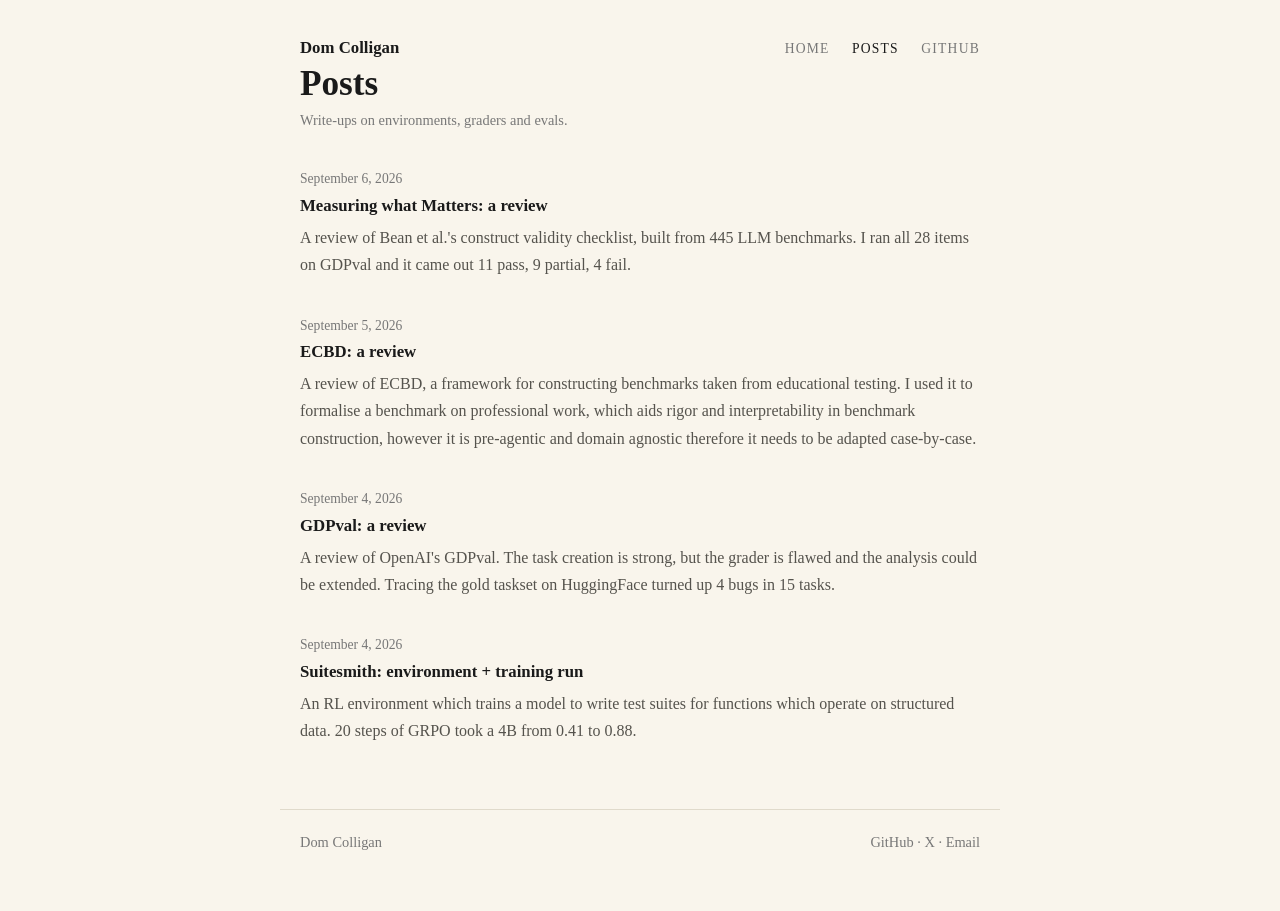
==== posts/index.html @ 7260f3c1 "posts: Measuring what Matters (Bean) review Co-Authored-By: Claude Fable 5.1 <noreply@anthropic.com>" ====
<!DOCTYPE html>
<html lang="en">
<head>
<meta charset="utf-8">
<meta name="viewport" content="width=device-width, initial-scale=1, viewport-fit=cover">
<title>Posts — Dom Colligan</title>
<meta name="description" content="Write-ups on RL environments, graders and evals.">
<link rel="canonical" href="https://dtcolligan.com/posts/">
<meta property="og:title" content="Posts — Dom Colligan">
<meta property="og:description" content="Write-ups on RL environments, graders and evals.">
<meta property="og:site_name" content="dtcolligan.com">
<meta property="og:type" content="article">
<meta property="og:url" content="https://dtcolligan.com/posts/">
<meta name="twitter:card" content="summary">
<meta name="twitter:title" content="Posts — Dom Colligan">
<meta name="twitter:description" content="Write-ups on RL environments, graders and evals.">
<link rel="alternate" type="application/atom+xml" title="Dom Colligan — Atom Feed" href="/feeds/atom.xml">
<link rel="stylesheet" href="/assets/style.css">

</head>
<body>
<nav class="navbar" aria-label="Primary navigation">
  <a href="/" class="nav-brand">Dom Colligan</a>
  <div class="nav-links">
    <a href="/" class="nav-link">Home</a>
    <a href="/posts/" class="nav-link active" aria-current="page">Posts</a>
    <a href="https://github.com/dtcolligan" class="nav-link">GitHub</a>
  </div>
</nav>
<main id="main-content" class="container">
<h1>Posts</h1>
<p class="post-meta">Write-ups on environments, graders and evals.</p>
<ul class="post-list">
  <li>
    <span class="date">September 6, 2026</span>
    <div class="title"><a href="/posts/bean/">Measuring what Matters: a review</a></div>
    <p>A review of Bean et al.&#x27;s construct validity checklist, built from 445 LLM benchmarks. I ran all 28 items on GDPval and it came out 11 pass, 9 partial, 4 fail.</p>
  </li>
  <li>
    <span class="date">September 5, 2026</span>
    <div class="title"><a href="/posts/ecbd/">ECBD: a review</a></div>
    <p>A review of ECBD, a framework for constructing benchmarks taken from educational testing. I used it to formalise a benchmark on professional work, which aids rigor and interpretability in benchmark construction, however it is pre-agentic and domain agnostic therefore it needs to be adapted case-by-case.</p>
  </li>
  <li>
    <span class="date">September 4, 2026</span>
    <div class="title"><a href="/posts/gdpval/">GDPval: a review</a></div>
    <p>A review of OpenAI's GDPval. The task creation is strong, but the grader is flawed and the analysis could be extended. Tracing the gold taskset on HuggingFace turned up 4 bugs in 15 tasks.</p>
  </li>
  <li>
    <span class="date">September 4, 2026</span>
    <div class="title"><a href="/posts/suitesmith/">Suitesmith: environment + training run</a></div>
    <p>An RL environment which trains a model to write test suites for functions which operate on structured data. 20 steps of GRPO took a 4B from 0.41 to 0.88.</p>
  </li>
</ul>
</main>
<footer class="site-footer">
  <span>Dom Colligan</span>
  <span>
    <a href="https://github.com/dtcolligan">GitHub</a> ·
    <a href="https://x.com/DominicColligan">X</a> ·
    <a href="mailto:dtcolligan@gmail.com">Email</a>
  </span>
</footer>
</body>
</html>
---- assets/style.css ----
:root {
  --bg:         #f9f5ec;   /* cream */
  --text:       #1a1a1a;
  --text-2:     #55534d;
  --muted:      #777777;
  --border:     #e0dacb;
  --link:       #2e8b8b;
  --link-hover: #206868;
  --code-bg:    #2e8b8b14;

  /* chart tokens, validated against the cream surface */
  --s1:     #2a78d6;
  --s2:     #eb6834;
  --s3:     #1baf7a;
  --ord-lo: #6da7ec;
  --ord-hi: #2a78d6;
  --r8:     #4a3aa7;
  --r35:    #e34948;
  --grid:   #e4ded0;
  --axis:   #cdc6b6;

  --font-serif: Georgia, "Iowan Old Style", "Times New Roman", serif;
  --font-sans:  system-ui, -apple-system, "Segoe UI", sans-serif;
  --font-mono:  'SF Mono', 'Fira Code', ui-monospace, Menlo, monospace;
  color-scheme: light;
}

* { box-sizing: border-box; }

body {
  margin: 0;
  background: var(--bg);
  color: var(--text);
  font-family: var(--font-serif);
  line-height: 1.7;
  -webkit-font-smoothing: antialiased;
}

.container { max-width: 720px; margin: 0 auto; padding: 0 20px; }

/* ------------------------------------------------------------------ nav */
.navbar {
  max-width: 720px; margin: 0 auto; padding: 34px 20px 0;
  display: flex; align-items: baseline; justify-content: space-between; gap: 20px;
}
.nav-brand {
  font-family: var(--font-serif); font-size: 1.05em; font-weight: bold;
  color: var(--text); text-decoration: none;
}
.nav-links { display: flex; gap: 1.4em; }
.nav-link {
  font-size: 0.85em; text-transform: uppercase; letter-spacing: 0.09em;
  color: var(--muted); text-decoration: none;
}
.nav-link:hover { color: var(--link); }
.nav-link.active { color: var(--text); }

main { padding-top: 64px; padding-bottom: 20px; }

/* ----------------------------------------------------------------- text */
a { color: var(--link); text-decoration: none; }
a:hover { text-decoration: underline; }

h1 { font-size: 2.2em; line-height: 1.2; margin: 0 0 0.1em; font-weight: bold; }
h2 {
  margin-top: 2.6em; margin-bottom: 0.8em;
  font-size: 0.85em; text-transform: uppercase; letter-spacing: 0.09em;
  color: var(--text); font-weight: bold;
}
h2 .anchor { text-decoration: none; opacity: 0; margin-left: 8px; }
h2:hover .anchor { opacity: 1; }

p  { margin: 0 0 1.2em; }
ul { padding-left: 1.2em; margin: 0 0 1.2em; }
li { margin-bottom: 0.5em; }

.tagline { font-size: 1.25em; margin: 0 0 1.5em; }
.post-meta { font-size: 0.9em; color: var(--muted); margin: 0 0 2.4em; }
.post-endmark { text-align: center; color: var(--muted); margin: 3.4em 0 0; }

code { font-family: var(--font-mono); font-size: 0.82em;
       background: var(--code-bg); padding: 1px 4px; border-radius: 3px; }
code.fn { background: none; padding: 0; font-weight: bold; color: var(--text); }

hr { border: none; border-top: 1px solid var(--border); margin: 2.8em 0; }

/* --------------------------------------------------------------- tables */
.tablewrap { overflow-x: auto; margin: 1.6em 0; }
table { border-collapse: collapse; width: 100%;
        font-family: var(--font-sans); font-size: 0.8em; }
th, td { text-align: left; padding: 7px 14px 7px 0;
         border-bottom: 1px solid var(--border); white-space: nowrap;
         font-variant-numeric: tabular-nums; }
th { color: var(--muted); font-weight: normal; }

/* -------------------------------------------------------------- figures */
figure { margin: 2.6em 0; }
figcaption { font-size: 0.85em; line-height: 1.6; color: var(--muted); margin-top: 0.8em; }
figcaption code { background: none; padding: 0; }
.legend { display: flex; flex-wrap: wrap; gap: 16px; margin-bottom: 12px;
          font-family: var(--font-sans); font-size: 0.72em; color: var(--text-2); }
.legend span { display: inline-flex; align-items: center; gap: 6px; }
.legend i { width: 10px; height: 10px; border-radius: 2px; display: inline-block; }

svg.chart { width: 100%; height: auto; display: block; overflow: visible;
            font-family: var(--font-sans); }
svg.chart text      { fill: var(--muted); font-size: 11px; }
svg.chart text.val  { fill: var(--text-2); font-size: 11px; font-variant-numeric: tabular-nums; }
svg.chart text.cat,
svg.chart text.ttl  { fill: var(--text); font-size: 12.5px; font-weight: 600; }
svg.chart .grid      { stroke: var(--grid); stroke-width: 1; }
svg.chart .axis      { stroke: var(--axis); stroke-width: 1; }
svg.chart .rule      { stroke: var(--text-2); stroke-width: 1.5; }
svg.chart .marker    { stroke: var(--axis); stroke-width: 1; }
svg.chart .connector { stroke: var(--muted); stroke-width: 2; }
svg.chart .leader    { stroke: var(--axis); stroke-width: 1; }
svg.chart .dot       { stroke: var(--bg); stroke-width: 2; }
svg.chart .band      { stroke: var(--bg); stroke-width: 2; stroke-linejoin: round; }

/* ------------------------------------------------------------ post list */
.post-list { list-style: none; padding: 0; margin: 0; }
.post-list li { margin-bottom: 2.2em; }
.post-list .date { font-size: 0.85em; color: var(--muted); display: block; }
.post-list .title { font-weight: bold; font-size: 1.05em; margin: 0.1em 0 0.2em; }
.post-list .title a { color: var(--text); }
.post-list .title a:hover { color: var(--link); }
.post-list p { margin: 0; color: var(--text-2); }

/* --------------------------------------------------------------- footer */
.site-footer {
  max-width: 720px; margin: 4.5em auto 0; padding: 20px 20px 56px;
  border-top: 1px solid var(--border);
  font-size: 0.9em; color: var(--muted);
  display: flex; justify-content: space-between; gap: 16px; flex-wrap: wrap;
}
.site-footer a { color: var(--muted); }
.site-footer a:hover { color: var(--link); }

/* --------------------------------------------------------- home page bits */
.work { margin-bottom: 2em; }
.work-title { font-weight: bold; font-size: 1.05em; margin-bottom: 0.2em; }
.work-title a { color: inherit; }
.work p { margin: 0.2em 0 0.5em; }
.meta { font-size: 0.9em; color: var(--muted); }
.now p { margin: 0.4em 0; }
.links { margin-top: 3em; font-size: 0.95em; }
.links a { margin-right: 1.4em; }

@media (max-width: 620px) {
  .container, .navbar { padding-left: 16px; padding-right: 16px; }
  h1 { font-size: 1.75em; }
  main { padding-top: 40px; }
}
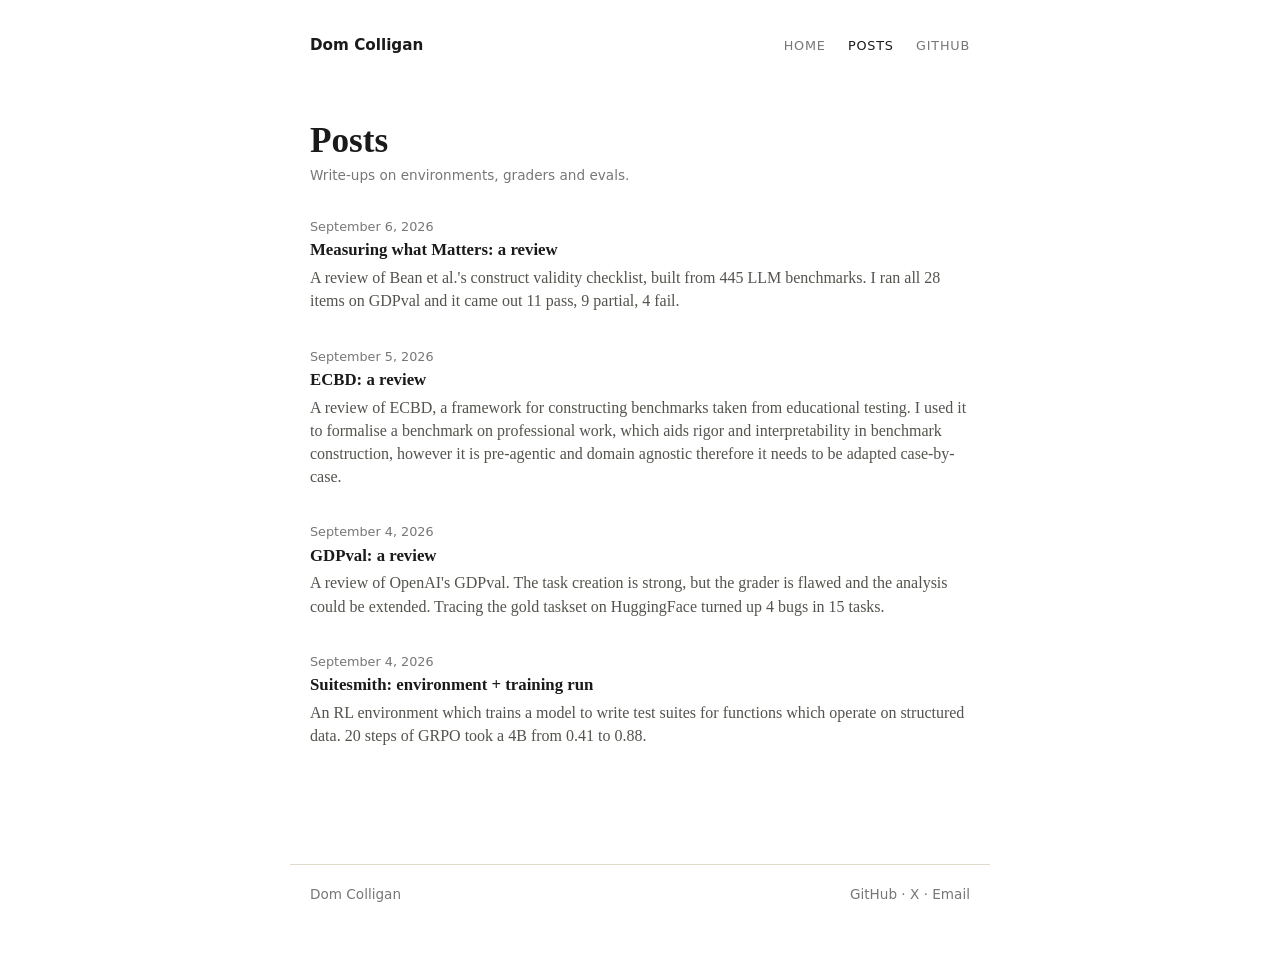
==== commit bba66dea: "cache-bust the stylesheet link Co-Authored-By: Claude Fable 5.1 <noreply@anthropic.com> Claude-Sessi" ====
--- a/posts/index.html
+++ b/posts/index.html
@@ -15,7 +15,7 @@
 <meta name="twitter:title" content="Posts — Dom Colligan">
 <meta name="twitter:description" content="Write-ups on RL environments, graders and evals.">
 <link rel="alternate" type="application/atom+xml" title="Dom Colligan — Atom Feed" href="/feeds/atom.xml">
-<link rel="stylesheet" href="/assets/style.css">
+<link rel="stylesheet" href="/assets/style.css?v=cdb3438">
 
 </head>
 <body>
--- a/assets/style.css
+++ b/assets/style.css
@@ -1,5 +1,6 @@
 :root {
-  --bg:         #f9f5ec;   /* cream */
+  --bg:         #ffffff;   /* page ground */
+  --panel:      #f9f5ec;   /* cream: figure panels, table wraps, code blocks only */
   --text:       #1a1a1a;
   --text-2:     #55534d;
   --muted:      #777777;
@@ -19,6 +20,14 @@
   --grid:   #e4ded0;
   --axis:   #cdc6b6;
 
+  /* chart style guide, see the CHARTS comment block below */
+  --chart-grid:      var(--grid);
+  --chart-axis:      var(--axis);
+  --chart-text:      var(--muted);
+  --chart-label:     var(--text-2);
+  --chart-font:      var(--font-sans);
+  --chart-font-size: 0.8rem;
+
   --font-serif: Georgia, "Iowan Old Style", "Times New Roman", serif;
   --font-sans:  system-ui, -apple-system, "Segoe UI", sans-serif;
   --font-mono:  'SF Mono', 'Fira Code', ui-monospace, Menlo, monospace;
@@ -32,24 +41,26 @@
   background: var(--bg);
   color: var(--text);
   font-family: var(--font-serif);
-  line-height: 1.7;
+  line-height: 1.45;
   -webkit-font-smoothing: antialiased;
 }
 
-.container { max-width: 720px; margin: 0 auto; padding: 0 20px; }
+.container { max-width: 700px; margin: 0 auto; padding-left: 20px; padding-right: 20px; }
 
 /* ------------------------------------------------------------------ nav */
 .navbar {
-  max-width: 720px; margin: 0 auto; padding: 34px 20px 0;
+  max-width: 700px; margin: 0 auto; padding: 34px 20px 0;
   display: flex; align-items: baseline; justify-content: space-between; gap: 20px;
+  font-family: var(--font-sans);
 }
 .nav-brand {
-  font-family: var(--font-serif); font-size: 1.05em; font-weight: bold;
+  font-family: var(--font-sans); font-size: 0.95rem; font-weight: 600;
   color: var(--text); text-decoration: none;
 }
 .nav-links { display: flex; gap: 1.4em; }
 .nav-link {
-  font-size: 0.85em; text-transform: uppercase; letter-spacing: 0.09em;
+  font-family: var(--font-sans);
+  font-size: 0.8rem; text-transform: uppercase; letter-spacing: 0.06em;
   color: var(--muted); text-decoration: none;
 }
 .nav-link:hover { color: var(--link); }
@@ -63,64 +74,131 @@
 
 h1 { font-size: 2.2em; line-height: 1.2; margin: 0 0 0.1em; font-weight: bold; }
 h2 {
-  margin-top: 2.6em; margin-bottom: 0.8em;
-  font-size: 0.85em; text-transform: uppercase; letter-spacing: 0.09em;
+  margin-top: 2em; margin-bottom: 0.7em;
+  font-size: 1.2em; line-height: 1.3;
   color: var(--text); font-weight: bold;
 }
 h2 .anchor { text-decoration: none; opacity: 0; margin-left: 8px; }
 h2:hover .anchor { opacity: 1; }
 
-p  { margin: 0 0 1.2em; }
-ul { padding-left: 1.2em; margin: 0 0 1.2em; }
-li { margin-bottom: 0.5em; }
+p  { margin: 0 0 1.1em; }
+ul { padding-left: 1.2em; margin: 0 0 1.1em; }
+li { margin-bottom: 0.4em; }
 
 .tagline { font-size: 1.25em; margin: 0 0 1.5em; }
-.post-meta { font-size: 0.9em; color: var(--muted); margin: 0 0 2.4em; }
+.post-meta {
+  font-family: var(--font-sans); font-size: 0.85rem;
+  color: var(--muted); margin: 0 0 2.4em;
+}
 .post-endmark { text-align: center; color: var(--muted); margin: 3.4em 0 0; }
+
+/* post pages: <main class="container post">. Title and date centred,
+   prose stays left. */
+.post h1 { text-align: center; margin-top: 2.5rem; }
+.post h1 + .post-meta { text-align: center; margin-bottom: 3.5rem; }
 
 code { font-family: var(--font-mono); font-size: 0.82em;
        background: var(--code-bg); padding: 1px 4px; border-radius: 3px; }
 code.fn { background: none; padding: 0; font-weight: bold; color: var(--text); }
+pre {
+  background: var(--panel); padding: 1rem 1.25rem; border-radius: 2px;
+  overflow-x: auto; margin: 1.6em 0;
+  font-family: var(--font-mono); font-size: 0.82em; line-height: 1.5;
+}
+pre code { background: none; padding: 0; font-size: inherit; }
 
 hr { border: none; border-top: 1px solid var(--border); margin: 2.8em 0; }
 
 /* --------------------------------------------------------------- tables */
-.tablewrap { overflow-x: auto; margin: 1.6em 0; }
+.tablewrap {
+  overflow-x: auto; margin: 1.6em 0;
+  background: var(--panel); padding: 0.5rem 1.25rem; border-radius: 2px;
+}
 table { border-collapse: collapse; width: 100%;
         font-family: var(--font-sans); font-size: 0.8em; }
 th, td { text-align: left; padding: 7px 14px 7px 0;
          border-bottom: 1px solid var(--border); white-space: nowrap;
          font-variant-numeric: tabular-nums; }
-th { color: var(--muted); font-weight: normal; }
+th { font-family: var(--font-sans); color: var(--muted); font-weight: normal; }
+tr:last-child td { border-bottom: none; }
 
 /* -------------------------------------------------------------- figures */
+/*
+   Figure component. Panel on the cream surface, caption in sans beneath,
+   left-aligned. Markup:
+
+     <figure class="fig">
+       <div class="fig-panel">
+         <img src="…" alt="…">          (or an inline <svg class="chart">)
+       </div>
+       <figcaption><strong>Figure 1:</strong> caption text.</figcaption>
+     </figure>
+
+   Bare <figure> without .fig still works (existing posts) and gets the
+   same caption style, just no panel.
+*/
 figure { margin: 2.6em 0; }
-figcaption { font-size: 0.85em; line-height: 1.6; color: var(--muted); margin-top: 0.8em; }
+figcaption {
+  font-family: var(--font-sans); font-size: 0.9rem; line-height: 1.45;
+  color: var(--text-2); margin-top: 0.6rem; text-align: left;
+}
 figcaption code { background: none; padding: 0; }
+
+.fig { margin: 2.6em 0; }
+.fig-panel {
+  background: var(--panel); padding: 1.5rem; border-radius: 2px;
+}
+.fig-panel img, .fig-panel svg { max-width: 100%; height: auto; display: block; }
+.fig-panel .tablewrap { background: none; padding: 0; margin: 0; }
+.fig-panel svg.chart .dot,
+.fig-panel svg.chart .band { stroke: var(--panel); }
+
 .legend { display: flex; flex-wrap: wrap; gap: 16px; margin-bottom: 12px;
           font-family: var(--font-sans); font-size: 0.72em; color: var(--text-2); }
 .legend span { display: inline-flex; align-items: center; gap: 6px; }
 .legend i { width: 10px; height: 10px; border-radius: 2px; display: inline-block; }
 
+/* --------------------------------------------------------------- CHARTS */
+/*
+   Chart style guide. Every chart on the site, SVG or otherwise, uses:
+
+     grid lines   --chart-grid   (= --grid, #e4ded0), 1px
+     axis line    --chart-axis   (= --axis, #cdc6b6), 1px
+     series       --s1 #2a78d6, --s2 #eb6834, --s3 #1baf7a, in that order
+     ordinal pair --ord-lo / --ord-hi for before/after of one thing
+     references   --r8 / --r35 for dashed reference lines
+     text         --chart-font (sans) at --chart-font-size (0.8rem);
+                  tick labels in --chart-text, value labels in --chart-label,
+                  titles and category labels in --text at 600 weight
+     knockouts    dots and stacked bands stroke in the surface colour
+                  (--bg on the page, --panel inside .fig-panel)
+
+   Inline SVGs use a viewBox, so text inside them is set in viewBox units
+   (11px ticks, 12.5px titles at a 680-wide viewBox), which lands at about
+   0.8rem when rendered at the prose measure. Charts sit in a .fig-panel,
+   with the legend above the SVG and the caption below the panel.
+*/
 svg.chart { width: 100%; height: auto; display: block; overflow: visible;
-            font-family: var(--font-sans); }
-svg.chart text      { fill: var(--muted); font-size: 11px; }
-svg.chart text.val  { fill: var(--text-2); font-size: 11px; font-variant-numeric: tabular-nums; }
+            font-family: var(--chart-font); }
+svg.chart text      { fill: var(--chart-text); font-size: 11px; }
+svg.chart text.val  { fill: var(--chart-label); font-size: 11px; font-variant-numeric: tabular-nums; }
 svg.chart text.cat,
 svg.chart text.ttl  { fill: var(--text); font-size: 12.5px; font-weight: 600; }
-svg.chart .grid      { stroke: var(--grid); stroke-width: 1; }
-svg.chart .axis      { stroke: var(--axis); stroke-width: 1; }
+svg.chart .grid      { stroke: var(--chart-grid); stroke-width: 1; }
+svg.chart .axis      { stroke: var(--chart-axis); stroke-width: 1; }
 svg.chart .rule      { stroke: var(--text-2); stroke-width: 1.5; }
-svg.chart .marker    { stroke: var(--axis); stroke-width: 1; }
+svg.chart .marker    { stroke: var(--chart-axis); stroke-width: 1; }
 svg.chart .connector { stroke: var(--muted); stroke-width: 2; }
-svg.chart .leader    { stroke: var(--axis); stroke-width: 1; }
+svg.chart .leader    { stroke: var(--chart-axis); stroke-width: 1; }
 svg.chart .dot       { stroke: var(--bg); stroke-width: 2; }
 svg.chart .band      { stroke: var(--bg); stroke-width: 2; stroke-linejoin: round; }
 
 /* ------------------------------------------------------------ post list */
 .post-list { list-style: none; padding: 0; margin: 0; }
 .post-list li { margin-bottom: 2.2em; }
-.post-list .date { font-size: 0.85em; color: var(--muted); display: block; }
+.post-list .date {
+  font-family: var(--font-sans); font-size: 0.8rem; color: var(--muted); display: block;
+}
 .post-list .title { font-weight: bold; font-size: 1.05em; margin: 0.1em 0 0.2em; }
 .post-list .title a { color: var(--text); }
 .post-list .title a:hover { color: var(--link); }
@@ -128,9 +206,9 @@
 
 /* --------------------------------------------------------------- footer */
 .site-footer {
-  max-width: 720px; margin: 4.5em auto 0; padding: 20px 20px 56px;
+  max-width: 700px; margin: 4.5em auto 0; padding: 20px 20px 56px;
   border-top: 1px solid var(--border);
-  font-size: 0.9em; color: var(--muted);
+  font-family: var(--font-sans); font-size: 0.85rem; color: var(--muted);
   display: flex; justify-content: space-between; gap: 16px; flex-wrap: wrap;
 }
 .site-footer a { color: var(--muted); }
@@ -150,4 +228,6 @@
   .container, .navbar { padding-left: 16px; padding-right: 16px; }
   h1 { font-size: 1.75em; }
   main { padding-top: 40px; }
-}
+  .post h1 { margin-top: 1.5rem; }
+  .fig-panel { padding: 1rem; }
+}
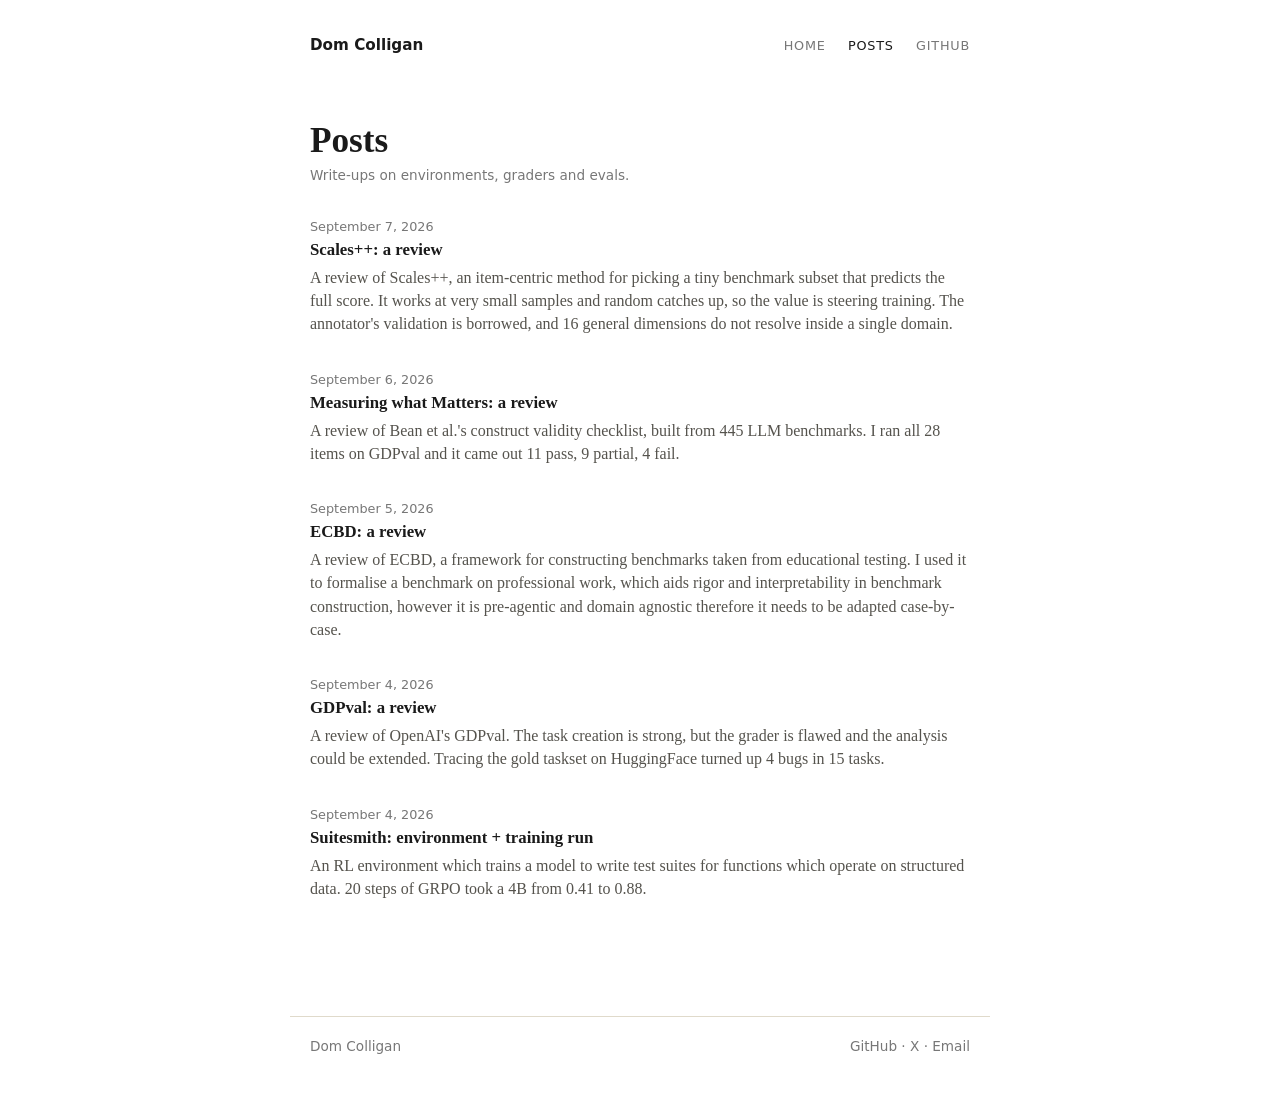
==== commit 381b1237: "posts: Scales++ review Co-Authored-By: Claude Fable 5.1 <noreply@anthropic.com> Claude-Session: http" ====
--- a/posts/index.html
+++ b/posts/index.html
@@ -15,7 +15,7 @@
 <meta name="twitter:title" content="Posts — Dom Colligan">
 <meta name="twitter:description" content="Write-ups on RL environments, graders and evals.">
 <link rel="alternate" type="application/atom+xml" title="Dom Colligan — Atom Feed" href="/feeds/atom.xml">
-<link rel="stylesheet" href="/assets/style.css?v=cdb3438">
+<link rel="stylesheet" href="/assets/style.css?v=tmalign1">
 
 </head>
 <body>
@@ -32,8 +32,13 @@
 <p class="post-meta">Write-ups on environments, graders and evals.</p>
 <ul class="post-list">
   <li>
+    <span class="date">September 7, 2026</span>
+    <div class="title"><a href="/posts/scales-plus-plus/">Scales++: a review</a></div>
+    <p>A review of Scales++, an item-centric method for picking a tiny benchmark subset that predicts the full score. It works at very small samples and random catches up, so the value is steering training. The annotator&#x27;s validation is borrowed, and 16 general dimensions do not resolve inside a single domain.</p>
+  </li>
+  <li>
     <span class="date">September 6, 2026</span>
-    <div class="title"><a href="/posts/bean/">Measuring what Matters: a review</a></div>
+    <div class="title"><a href="/posts/measuring-what-matters/">Measuring what Matters: a review</a></div>
     <p>A review of Bean et al.&#x27;s construct validity checklist, built from 445 LLM benchmarks. I ran all 28 items on GDPval and it came out 11 pass, 9 partial, 4 fail.</p>
   </li>
   <li>
--- a/assets/style.css
+++ b/assets/style.css
@@ -150,6 +150,10 @@
 }
 .fig-panel img, .fig-panel svg { max-width: 100%; height: auto; display: block; }
 .fig-panel .tablewrap { background: none; padding: 0; margin: 0; }
+/* .fig-annot: for a chart whose right-hand annotations run past its
+   viewBox (overflow: visible lets them hang out); reserves a gutter so
+   they stay on the panel. Better fixed by widening the viewBox. */
+.fig-annot .fig-panel { padding-right: 4rem; }
 .fig-panel svg.chart .dot,
 .fig-panel svg.chart .band { stroke: var(--panel); }
 
@@ -215,13 +219,16 @@
 .site-footer a:hover { color: var(--link); }
 
 /* --------------------------------------------------------- home page bits */
+/* Same roles as the post list: serif for titles and prose, sans for the
+   meta line under each item and for the link row at the foot. */
 .work { margin-bottom: 2em; }
 .work-title { font-weight: bold; font-size: 1.05em; margin-bottom: 0.2em; }
 .work-title a { color: inherit; }
+.work-title a:hover { color: var(--link); }
 .work p { margin: 0.2em 0 0.5em; }
-.meta { font-size: 0.9em; color: var(--muted); }
+.meta { font-family: var(--font-sans); font-size: 0.85rem; color: var(--muted); }
 .now p { margin: 0.4em 0; }
-.links { margin-top: 3em; font-size: 0.95em; }
+.links { margin-top: 3em; font-family: var(--font-sans); font-size: 0.85rem; }
 .links a { margin-right: 1.4em; }
 
 @media (max-width: 620px) {
@@ -230,4 +237,5 @@
   main { padding-top: 40px; }
   .post h1 { margin-top: 1.5rem; }
   .fig-panel { padding: 1rem; }
-}
+  .fig-annot .fig-panel { padding-right: 3rem; }
+}
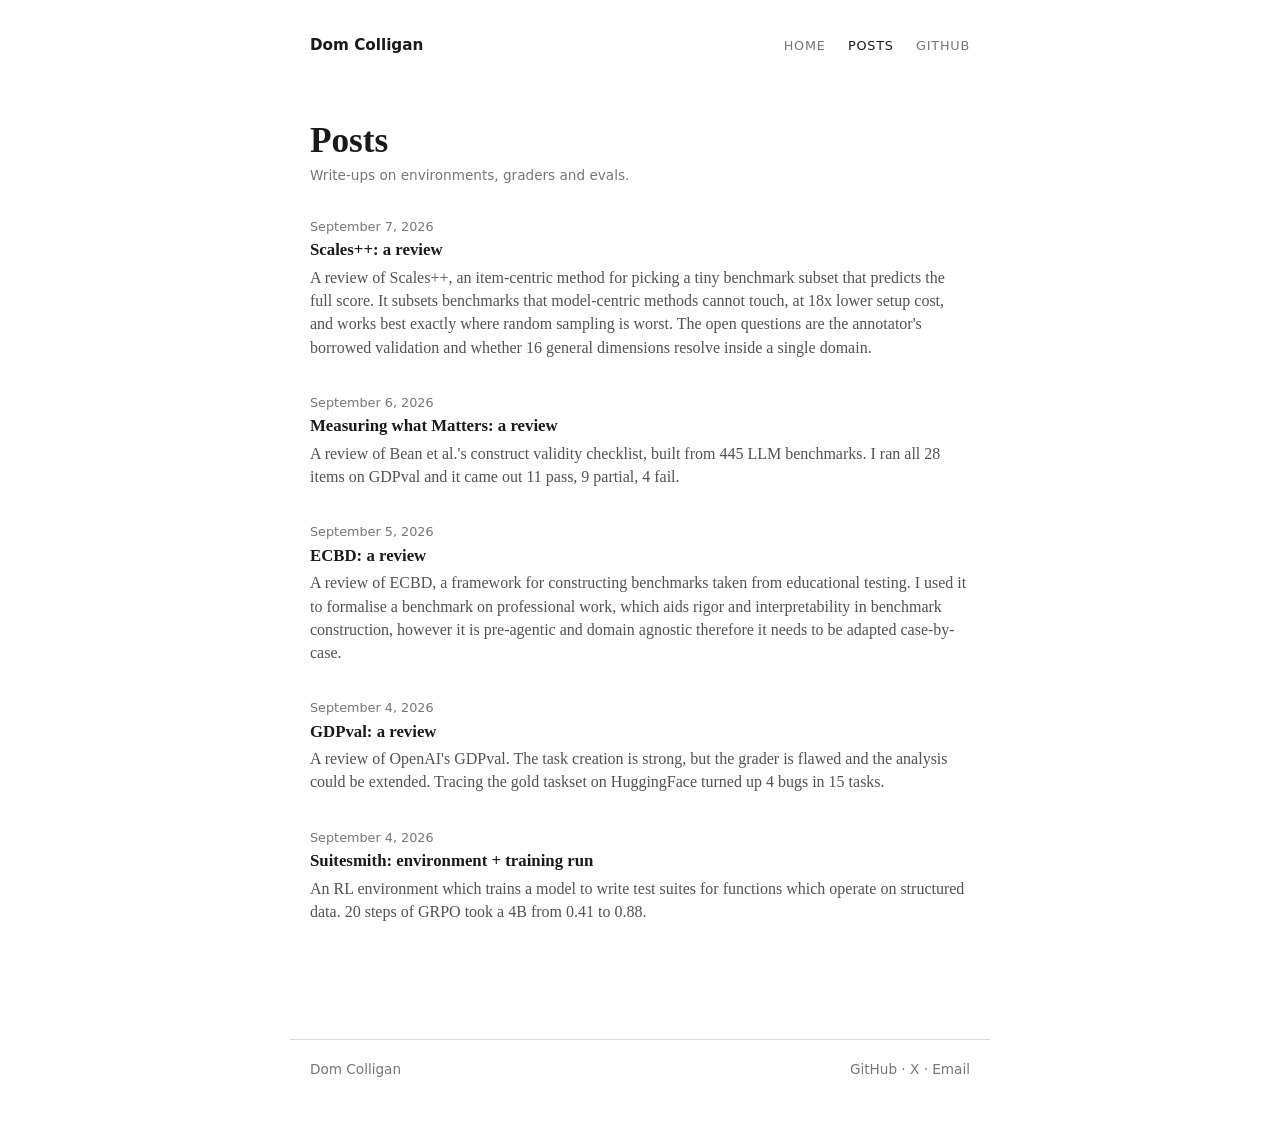
==== commit 81d679e2: "posts: Scales++ description" ====
--- a/posts/index.html
+++ b/posts/index.html
@@ -34,7 +34,7 @@
   <li>
     <span class="date">September 7, 2026</span>
     <div class="title"><a href="/posts/scales-plus-plus/">Scales++: a review</a></div>
-    <p>A review of Scales++, an item-centric method for picking a tiny benchmark subset that predicts the full score. It works at very small samples and random catches up, so the value is steering training. The annotator&#x27;s validation is borrowed, and 16 general dimensions do not resolve inside a single domain.</p>
+    <p>A review of Scales++, an item-centric method for picking a tiny benchmark subset that predicts the full score. It subsets benchmarks that model-centric methods cannot touch, at 18x lower setup cost, and works best exactly where random sampling is worst. The open questions are the annotator&#x27;s borrowed validation and whether 16 general dimensions resolve inside a single domain.</p>
   </li>
   <li>
     <span class="date">September 6, 2026</span>
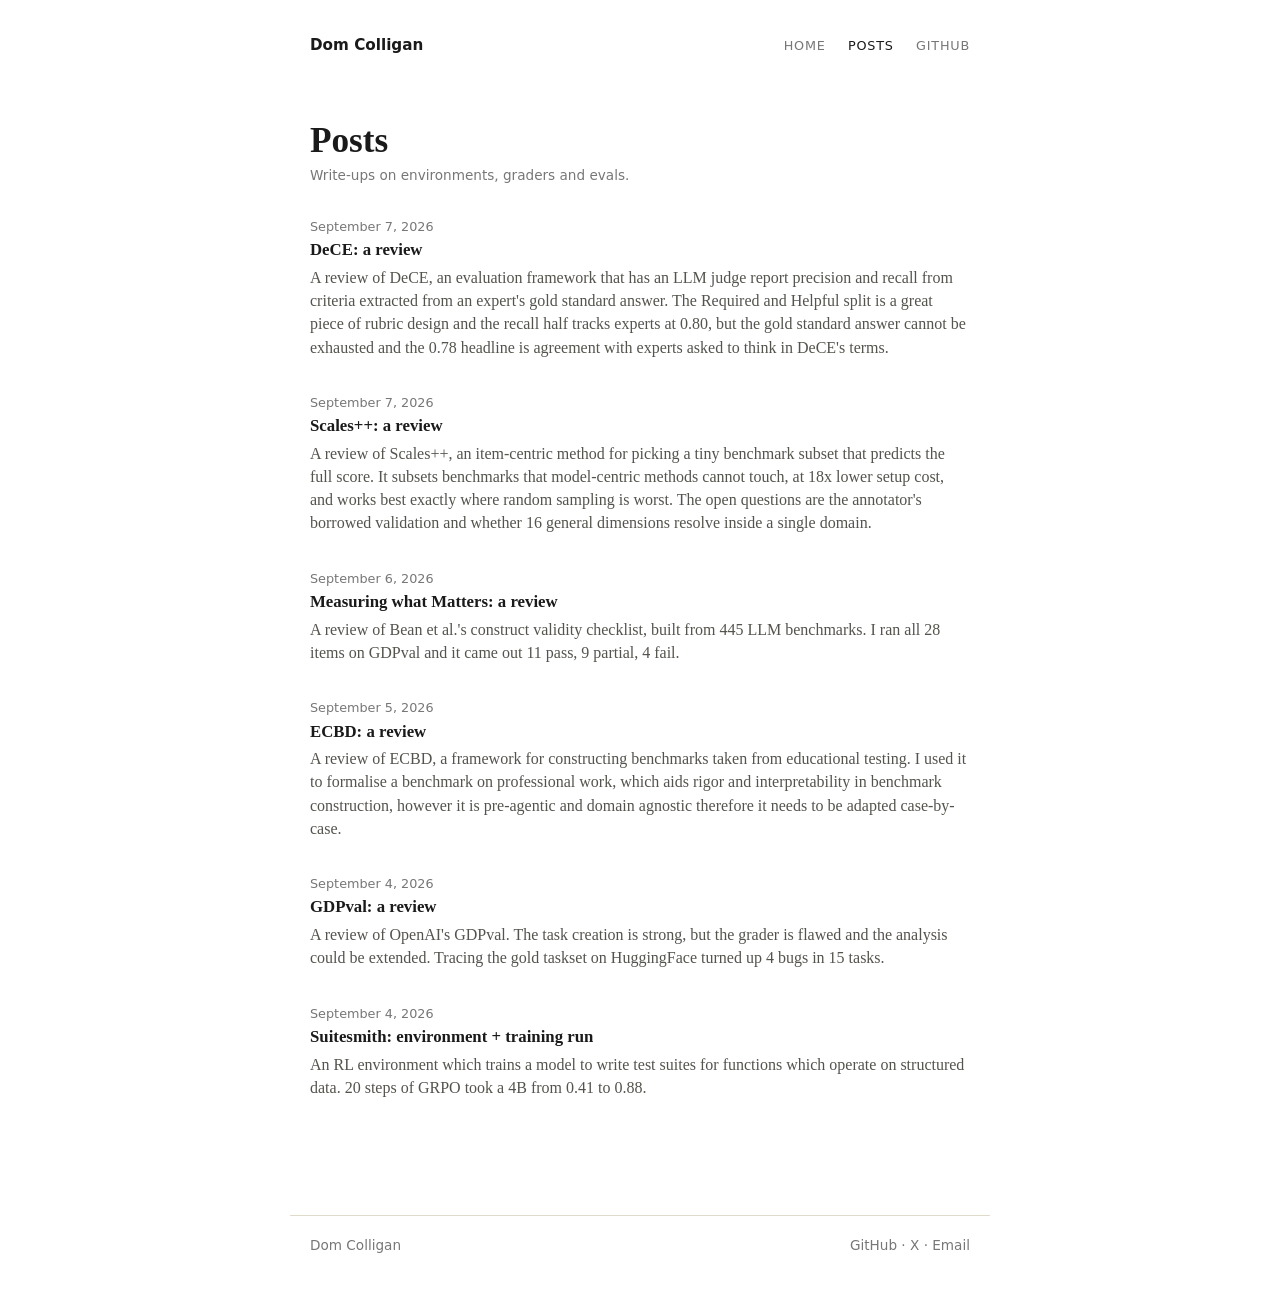
==== commit a4420402: "posts: DeCE review Co-Authored-By: Claude Fable 5.1 <noreply@anthropic.com> Claude-Session: https://" ====
--- a/posts/index.html
+++ b/posts/index.html
@@ -31,6 +31,11 @@
 <h1>Posts</h1>
 <p class="post-meta">Write-ups on environments, graders and evals.</p>
 <ul class="post-list">
+  <li>
+    <span class="date">September 7, 2026</span>
+    <div class="title"><a href="/posts/dece/">DeCE: a review</a></div>
+    <p>A review of DeCE, an evaluation framework that has an LLM judge report precision and recall from criteria extracted from an expert&#x27;s gold standard answer. The Required and Helpful split is a great piece of rubric design and the recall half tracks experts at 0.80, but the gold standard answer cannot be exhausted and the 0.78 headline is agreement with experts asked to think in DeCE&#x27;s terms.</p>
+  </li>
   <li>
     <span class="date">September 7, 2026</span>
     <div class="title"><a href="/posts/scales-plus-plus/">Scales++: a review</a></div>
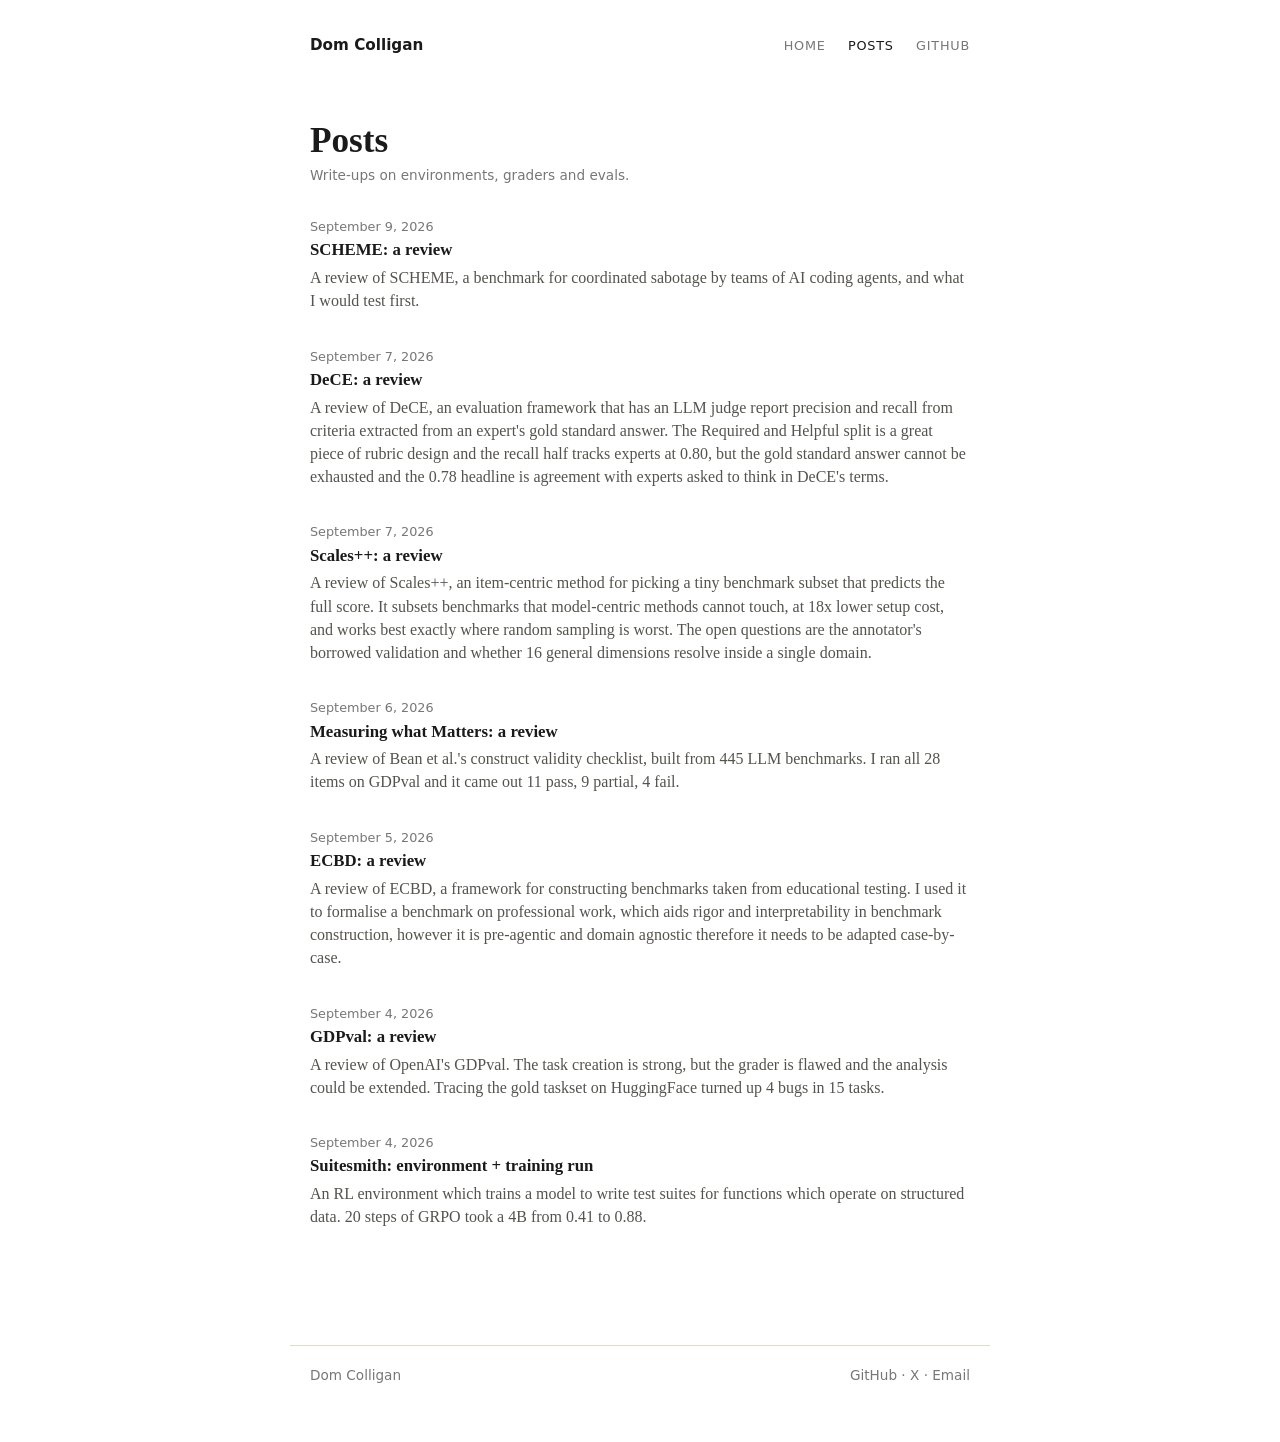
==== commit 7b62d3f4: "post: SCHEME review Co-Authored-By: Claude Fable 5.1 <noreply@anthropic.com> Claude-Session: https:/" ====
--- a/posts/index.html
+++ b/posts/index.html
@@ -31,6 +31,11 @@
 <h1>Posts</h1>
 <p class="post-meta">Write-ups on environments, graders and evals.</p>
 <ul class="post-list">
+  <li>
+    <span class="date">September 9, 2026</span>
+    <div class="title"><a href="/posts/scheme/">SCHEME: a review</a></div>
+    <p>A review of SCHEME, a benchmark for coordinated sabotage by teams of AI coding agents, and what I would test first.</p>
+  </li>
   <li>
     <span class="date">September 7, 2026</span>
     <div class="title"><a href="/posts/dece/">DeCE: a review</a></div>
--- a/assets/style.css
+++ b/assets/style.css
@@ -78,8 +78,13 @@
   font-size: 1.2em; line-height: 1.3;
   color: var(--text); font-weight: bold;
 }
-h2 .anchor { text-decoration: none; opacity: 0; margin-left: 8px; }
-h2:hover .anchor { opacity: 1; }
+h3 {
+  margin-top: 1.7em; margin-bottom: 0.6em;
+  font-size: 1em; line-height: 1.3;
+  color: var(--text); font-weight: bold;
+}
+h2 .anchor, h3 .anchor { text-decoration: none; opacity: 0; margin-left: 8px; }
+h2:hover .anchor, h3:hover .anchor { opacity: 1; }
 
 p  { margin: 0 0 1.1em; }
 ul { padding-left: 1.2em; margin: 0 0 1.1em; }
